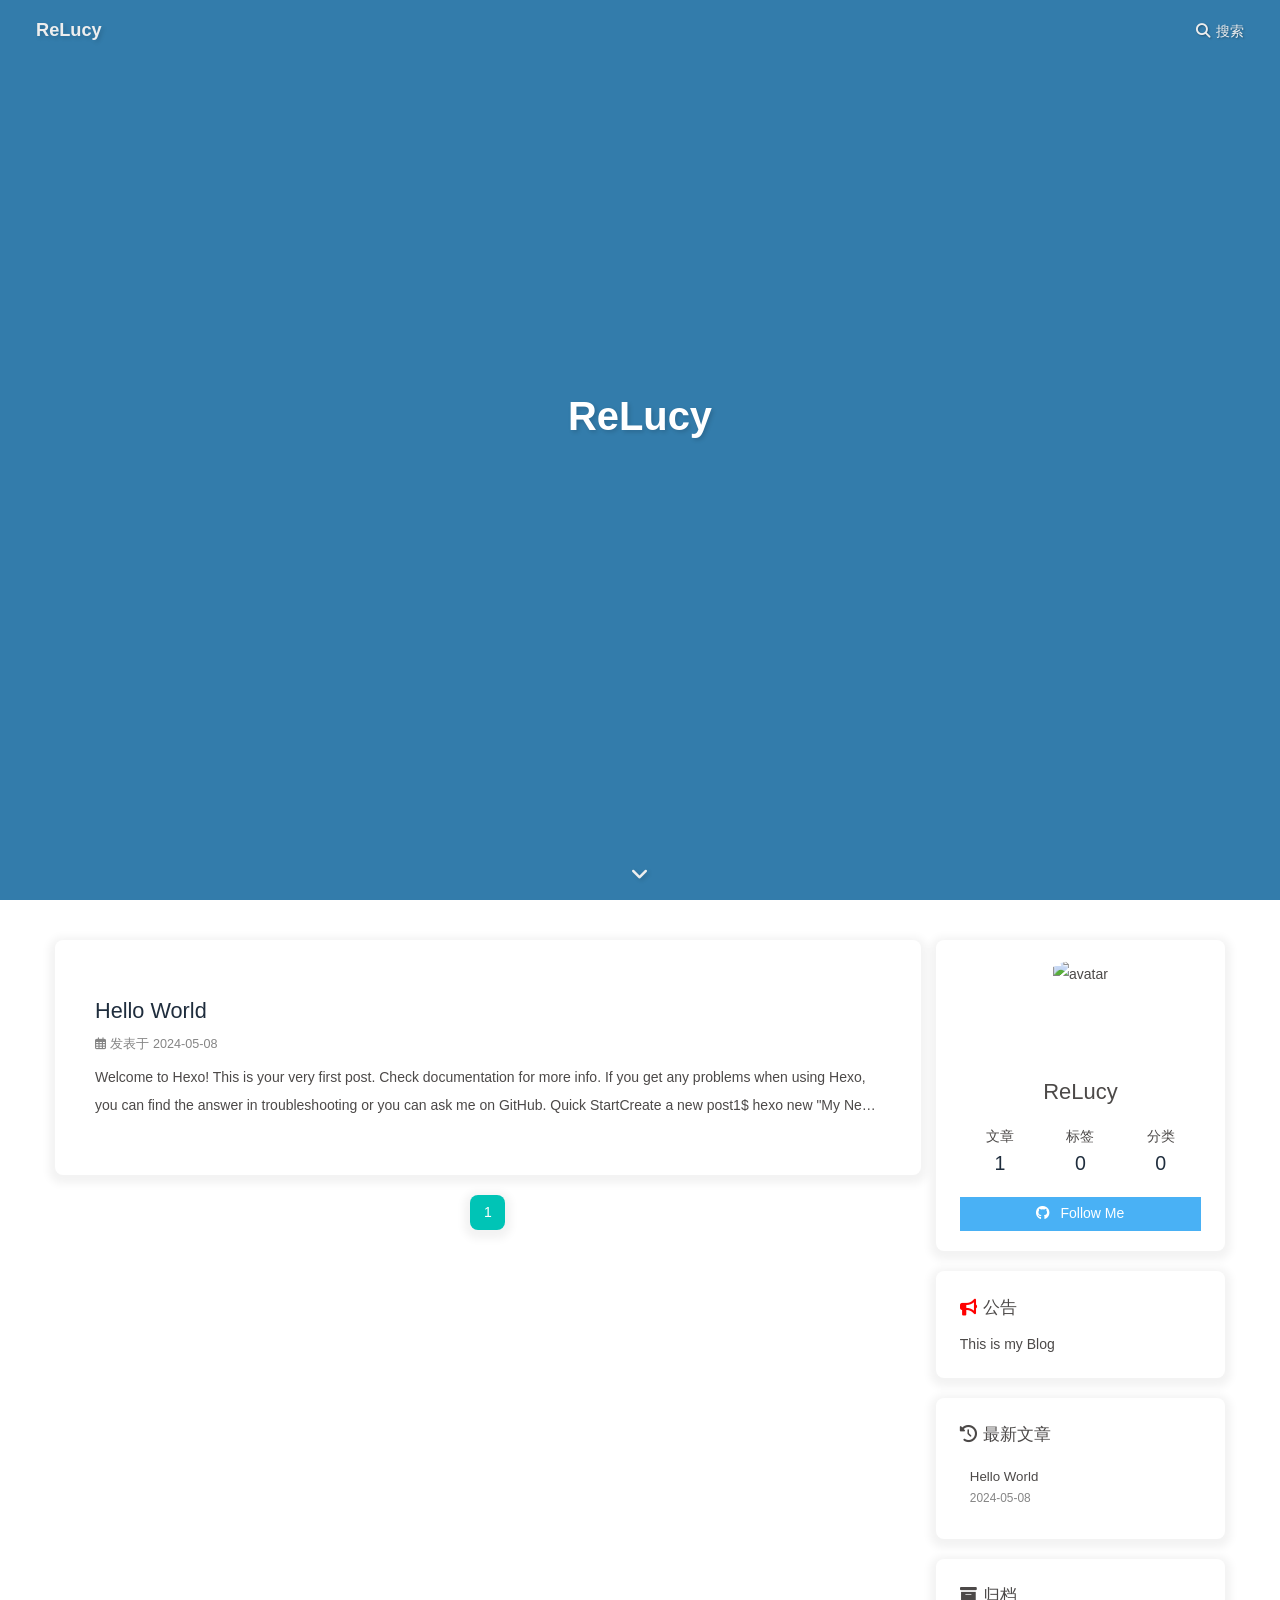
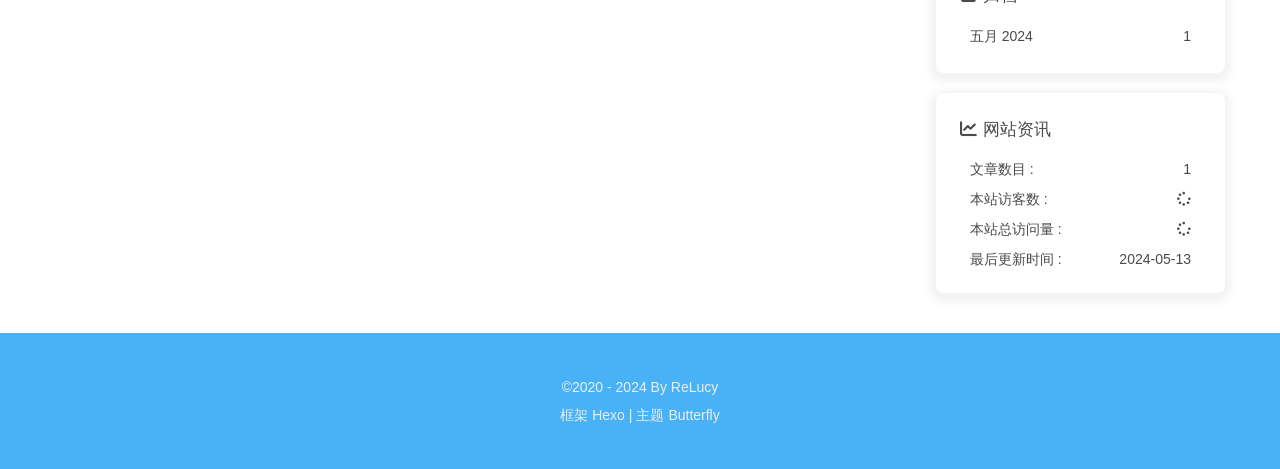
==== index.html @ 01c405db "Site updated: 2024-05-13 17:05:58" ====
<!DOCTYPE html><html lang="zh-CN" data-theme="light"><head><meta charset="UTF-8"><meta http-equiv="X-UA-Compatible" content="IE=edge"><meta name="viewport" content="width=device-width, initial-scale=1.0,viewport-fit=cover"><title>ReLucy</title><meta name="author" content="ReLucy"><meta name="copyright" content="ReLucy"><meta name="format-detection" content="telephone=no"><meta name="theme-color" content="#ffffff"><meta property="og:type" content="website">
<meta property="og:title" content="ReLucy">
<meta property="og:url" content="http://example.com/index.html">
<meta property="og:site_name" content="ReLucy">
<meta property="og:locale" content="zh_CN">
<meta property="og:image" content="https://i.loli.net/2021/02/24/5O1day2nriDzjSu.png">
<meta property="article:author" content="ReLucy">
<meta name="twitter:card" content="summary">
<meta name="twitter:image" content="https://i.loli.net/2021/02/24/5O1day2nriDzjSu.png"><link rel="shortcut icon" href="/img/favicon.png"><link rel="canonical" href="http://example.com/index.html"><link rel="preconnect" href="//cdn.jsdelivr.net"/><link rel="preconnect" href="//busuanzi.ibruce.info"/><link rel="stylesheet" href="/css/index.css?v=4.13.0"><link rel="stylesheet" href="https://cdn.jsdelivr.net/npm/@fortawesome/fontawesome-free@6.5.1/css/all.min.css"><link rel="stylesheet" href="https://cdn.jsdelivr.net/npm/@fancyapps/ui@5.0.33/dist/fancybox/fancybox.min.css" media="print" onload="this.media='all'"><script>const GLOBAL_CONFIG = {
  root: '/',
  algolia: undefined,
  localSearch: {"path":"/search.xml","preload":false,"top_n_per_article":1,"unescape":false,"languages":{"hits_empty":"找不到您查询的内容：${query}","hits_stats":"共找到 ${hits} 篇文章"}},
  translate: undefined,
  noticeOutdate: undefined,
  highlight: {"plugin":"highlight.js","highlightCopy":true,"highlightLang":true,"highlightHeightLimit":false},
  copy: {
    success: '复制成功',
    error: '复制错误',
    noSupport: '浏览器不支持'
  },
  relativeDate: {
    homepage: false,
    post: false
  },
  runtime: '',
  dateSuffix: {
    just: '刚刚',
    min: '分钟前',
    hour: '小时前',
    day: '天前',
    month: '个月前'
  },
  copyright: undefined,
  lightbox: 'fancybox',
  Snackbar: undefined,
  infinitegrid: {
    js: 'https://cdn.jsdelivr.net/npm/@egjs/infinitegrid@4.11.1/dist/infinitegrid.min.js',
    buttonText: '加载更多'
  },
  isPhotoFigcaption: false,
  islazyload: false,
  isAnchor: false,
  percent: {
    toc: true,
    rightside: false,
  },
  autoDarkmode: false
}</script><script id="config-diff">var GLOBAL_CONFIG_SITE = {
  title: 'ReLucy',
  isPost: false,
  isHome: true,
  isHighlightShrink: false,
  isToc: false,
  postUpdate: '2024-05-13 17:05:56'
}</script><script>(win=>{
      win.saveToLocal = {
        set: (key, value, ttl) => {
          if (ttl === 0) return
          const now = Date.now()
          const expiry = now + ttl * 86400000
          const item = {
            value,
            expiry
          }
          localStorage.setItem(key, JSON.stringify(item))
        },
      
        get: key => {
          const itemStr = localStorage.getItem(key)
      
          if (!itemStr) {
            return undefined
          }
          const item = JSON.parse(itemStr)
          const now = Date.now()
      
          if (now > item.expiry) {
            localStorage.removeItem(key)
            return undefined
          }
          return item.value
        }
      }
    
      win.getScript = (url, attr = {}) => new Promise((resolve, reject) => {
        const script = document.createElement('script')
        script.src = url
        script.async = true
        script.onerror = reject
        script.onload = script.onreadystatechange = function() {
          const loadState = this.readyState
          if (loadState && loadState !== 'loaded' && loadState !== 'complete') return
          script.onload = script.onreadystatechange = null
          resolve()
        }

        Object.keys(attr).forEach(key => {
          script.setAttribute(key, attr[key])
        })

        document.head.appendChild(script)
      })
    
      win.getCSS = (url, id = false) => new Promise((resolve, reject) => {
        const link = document.createElement('link')
        link.rel = 'stylesheet'
        link.href = url
        if (id) link.id = id
        link.onerror = reject
        link.onload = link.onreadystatechange = function() {
          const loadState = this.readyState
          if (loadState && loadState !== 'loaded' && loadState !== 'complete') return
          link.onload = link.onreadystatechange = null
          resolve()
        }
        document.head.appendChild(link)
      })
    
      win.activateDarkMode = () => {
        document.documentElement.setAttribute('data-theme', 'dark')
        if (document.querySelector('meta[name="theme-color"]') !== null) {
          document.querySelector('meta[name="theme-color"]').setAttribute('content', '#0d0d0d')
        }
      }
      win.activateLightMode = () => {
        document.documentElement.setAttribute('data-theme', 'light')
        if (document.querySelector('meta[name="theme-color"]') !== null) {
          document.querySelector('meta[name="theme-color"]').setAttribute('content', '#ffffff')
        }
      }
      const t = saveToLocal.get('theme')
    
        if (t === 'dark') activateDarkMode()
        else if (t === 'light') activateLightMode()
      
      const asideStatus = saveToLocal.get('aside-status')
      if (asideStatus !== undefined) {
        if (asideStatus === 'hide') {
          document.documentElement.classList.add('hide-aside')
        } else {
          document.documentElement.classList.remove('hide-aside')
        }
      }
    
      const detectApple = () => {
        if(/iPad|iPhone|iPod|Macintosh/.test(navigator.userAgent)){
          document.documentElement.classList.add('apple')
        }
      }
      detectApple()
    })(window)</script><meta name="generator" content="Hexo 7.2.0"></head><body><div id="sidebar"><div id="menu-mask"></div><div id="sidebar-menus"><div class="avatar-img is-center"><img src="https://i.loli.net/2021/02/24/5O1day2nriDzjSu.png" onerror="onerror=null;src='/img/friend_404.gif'" alt="avatar"/></div><div class="sidebar-site-data site-data is-center"><a href="/archives/"><div class="headline">文章</div><div class="length-num">1</div></a><a href="/tags/"><div class="headline">标签</div><div class="length-num">0</div></a><a href="/categories/"><div class="headline">分类</div><div class="length-num">0</div></a></div><hr class="custom-hr"/></div></div><div class="page" id="body-wrap"><header class="full_page" id="page-header"><nav id="nav"><span id="blog-info"><a href="/" title="ReLucy"><span class="site-name">ReLucy</span></a></span><div id="menus"><div id="search-button"><a class="site-page social-icon search" href="javascript:void(0);"><i class="fas fa-search fa-fw"></i><span> 搜索</span></a></div><div id="toggle-menu"><a class="site-page" href="javascript:void(0);"><i class="fas fa-bars fa-fw"></i></a></div></div></nav><div id="site-info"><h1 id="site-title">ReLucy</h1><div id="site-subtitle"><span id="subtitle"></span></div></div><div id="scroll-down"><i class="fas fa-angle-down scroll-down-effects"></i></div></header><main class="layout" id="content-inner"><div class="recent-posts" id="recent-posts"><div class="recent-post-item"><div class="recent-post-info no-cover"><a class="article-title" href="/2024/05/08/hello-world/" title="Hello World">Hello World</a><div class="article-meta-wrap"><span class="post-meta-date"><i class="far fa-calendar-alt"></i><span class="article-meta-label">发表于</span><time datetime="2024-05-08T15:45:41.637Z" title="发表于 2024-05-08 23:45:41">2024-05-08</time></span></div><div class="content">Welcome to Hexo! This is your very first post. Check documentation for more info. If you get any problems when using Hexo, you can find the answer in troubleshooting or you can ask me on GitHub.
Quick StartCreate a new post1$ hexo new &quot;My New Post&quot;

More info: Writing
Run server1$ hexo server

More info: Server
Generate static files1$ hexo generate

More info: Generating
Deploy to remote sites1$ hexo deploy

More info: Deployment
</div></div></div><nav id="pagination"><div class="pagination"><span class="page-number current">1</span></div></nav></div><div class="aside-content" id="aside-content"><div class="card-widget card-info"><div class="is-center"><div class="avatar-img"><img src="https://i.loli.net/2021/02/24/5O1day2nriDzjSu.png" onerror="this.onerror=null;this.src='/img/friend_404.gif'" alt="avatar"/></div><div class="author-info__name">ReLucy</div><div class="author-info__description"></div></div><div class="card-info-data site-data is-center"><a href="/archives/"><div class="headline">文章</div><div class="length-num">1</div></a><a href="/tags/"><div class="headline">标签</div><div class="length-num">0</div></a><a href="/categories/"><div class="headline">分类</div><div class="length-num">0</div></a></div><a id="card-info-btn" target="_blank" rel="noopener" href="https://github.com/xxxxxx"><i class="fab fa-github"></i><span>Follow Me</span></a></div><div class="card-widget card-announcement"><div class="item-headline"><i class="fas fa-bullhorn fa-shake"></i><span>公告</span></div><div class="announcement_content">This is my Blog</div></div><div class="sticky_layout"><div class="card-widget card-recent-post"><div class="item-headline"><i class="fas fa-history"></i><span>最新文章</span></div><div class="aside-list"><div class="aside-list-item no-cover"><div class="content"><a class="title" href="/2024/05/08/hello-world/" title="Hello World">Hello World</a><time datetime="2024-05-08T15:45:41.637Z" title="发表于 2024-05-08 23:45:41">2024-05-08</time></div></div></div></div><div class="card-widget card-archives"><div class="item-headline"><i class="fas fa-archive"></i><span>归档</span></div><ul class="card-archive-list"><li class="card-archive-list-item"><a class="card-archive-list-link" href="/archives/2024/05/"><span class="card-archive-list-date">五月 2024</span><span class="card-archive-list-count">1</span></a></li></ul></div><div class="card-widget card-webinfo"><div class="item-headline"><i class="fas fa-chart-line"></i><span>网站资讯</span></div><div class="webinfo"><div class="webinfo-item"><div class="item-name">文章数目 :</div><div class="item-count">1</div></div><div class="webinfo-item"><div class="item-name">本站访客数 :</div><div class="item-count" id="busuanzi_value_site_uv"><i class="fa-solid fa-spinner fa-spin"></i></div></div><div class="webinfo-item"><div class="item-name">本站总访问量 :</div><div class="item-count" id="busuanzi_value_site_pv"><i class="fa-solid fa-spinner fa-spin"></i></div></div><div class="webinfo-item"><div class="item-name">最后更新时间 :</div><div class="item-count" id="last-push-date" data-lastPushDate="2024-05-13T09:05:56.094Z"><i class="fa-solid fa-spinner fa-spin"></i></div></div></div></div></div></div></main><footer id="footer"><div id="footer-wrap"><div class="copyright">&copy;2020 - 2024 By ReLucy</div><div class="framework-info"><span>框架 </span><a target="_blank" rel="noopener" href="https://hexo.io">Hexo</a><span class="footer-separator">|</span><span>主题 </span><a target="_blank" rel="noopener" href="https://github.com/jerryc127/hexo-theme-butterfly">Butterfly</a></div></div></footer></div><div id="rightside"><div id="rightside-config-hide"><button id="darkmode" type="button" title="浅色和深色模式转换"><i class="fas fa-adjust"></i></button><button id="hide-aside-btn" type="button" title="单栏和双栏切换"><i class="fas fa-arrows-alt-h"></i></button></div><div id="rightside-config-show"><button id="rightside-config" type="button" title="设置"><i class="fas fa-cog fa-spin"></i></button><button id="go-up" type="button" title="回到顶部"><span class="scroll-percent"></span><i class="fas fa-arrow-up"></i></button></div></div><div><script src="/js/utils.js?v=4.13.0"></script><script src="/js/main.js?v=4.13.0"></script><script src="https://cdn.jsdelivr.net/npm/@fancyapps/ui@5.0.33/dist/fancybox/fancybox.umd.min.js"></script><div class="js-pjax"><script>window.typedJSFn = {
  init: (str) => {
    window.typed = new Typed('#subtitle', Object.assign({
      strings: str,
      startDelay: 300,
      typeSpeed: 150,
      loop: true,
      backSpeed: 50,
    }, null))
  },
  run: (subtitleType) => {
    if (true) {
      if (typeof Typed === 'function') {
        subtitleType()
      } else {
        getScript('https://cdn.jsdelivr.net/npm/typed.js@2.1.0/dist/typed.umd.min.js').then(subtitleType)
      }
    } else {
      subtitleType()
    }
  }
}
</script><script>function subtitleType () {
  getScript('https://sdk.jinrishici.com/v2/browser/jinrishici.js').then(() => {
    jinrishici.load(result =>{
      if (true) {
        const sub = ["天有烘炉,地生五金,晖冶寒淬照云清","星藏点雪,月隐晦明,拙山枯水大江行","风起弹剑,雨过濯缨,权倾浊酒澄吾心","云晞万象,烟荡孤径,挹罢河汉共伶仃","霞红晚穗,露染尘襟,千秋种我一粟青"]
        const content = result.data.content
        sub.unshift(content)
        typedJSFn.init(sub)
      } else {
        document.getElementById('subtitle').textContent = result.data.content
      }
    })
  })
}
typedJSFn.run(subtitleType)
</script></div><canvas class="fireworks" mobile="false"></canvas><script src="https://cdn.jsdelivr.net/npm/butterfly-extsrc@1.1.3/dist/fireworks.min.js"></script><script async data-pjax src="//busuanzi.ibruce.info/busuanzi/2.3/busuanzi.pure.mini.js"></script><div id="local-search"><div class="search-dialog"><nav class="search-nav"><span class="search-dialog-title">搜索</span><span id="loading-status"></span><button class="search-close-button"><i class="fas fa-times"></i></button></nav><div class="is-center" id="loading-database"><i class="fas fa-spinner fa-pulse"></i><span>  数据库加载中</span></div><div class="search-wrap"><div id="local-search-input"><div class="local-search-box"><input class="local-search-box--input" placeholder="搜索文章" type="text"/></div></div><hr/><div id="local-search-results"></div><div id="local-search-stats-wrap"></div></div></div><div id="search-mask"></div><script src="/js/search/local-search.js?v=4.13.0"></script></div></div></body></html>
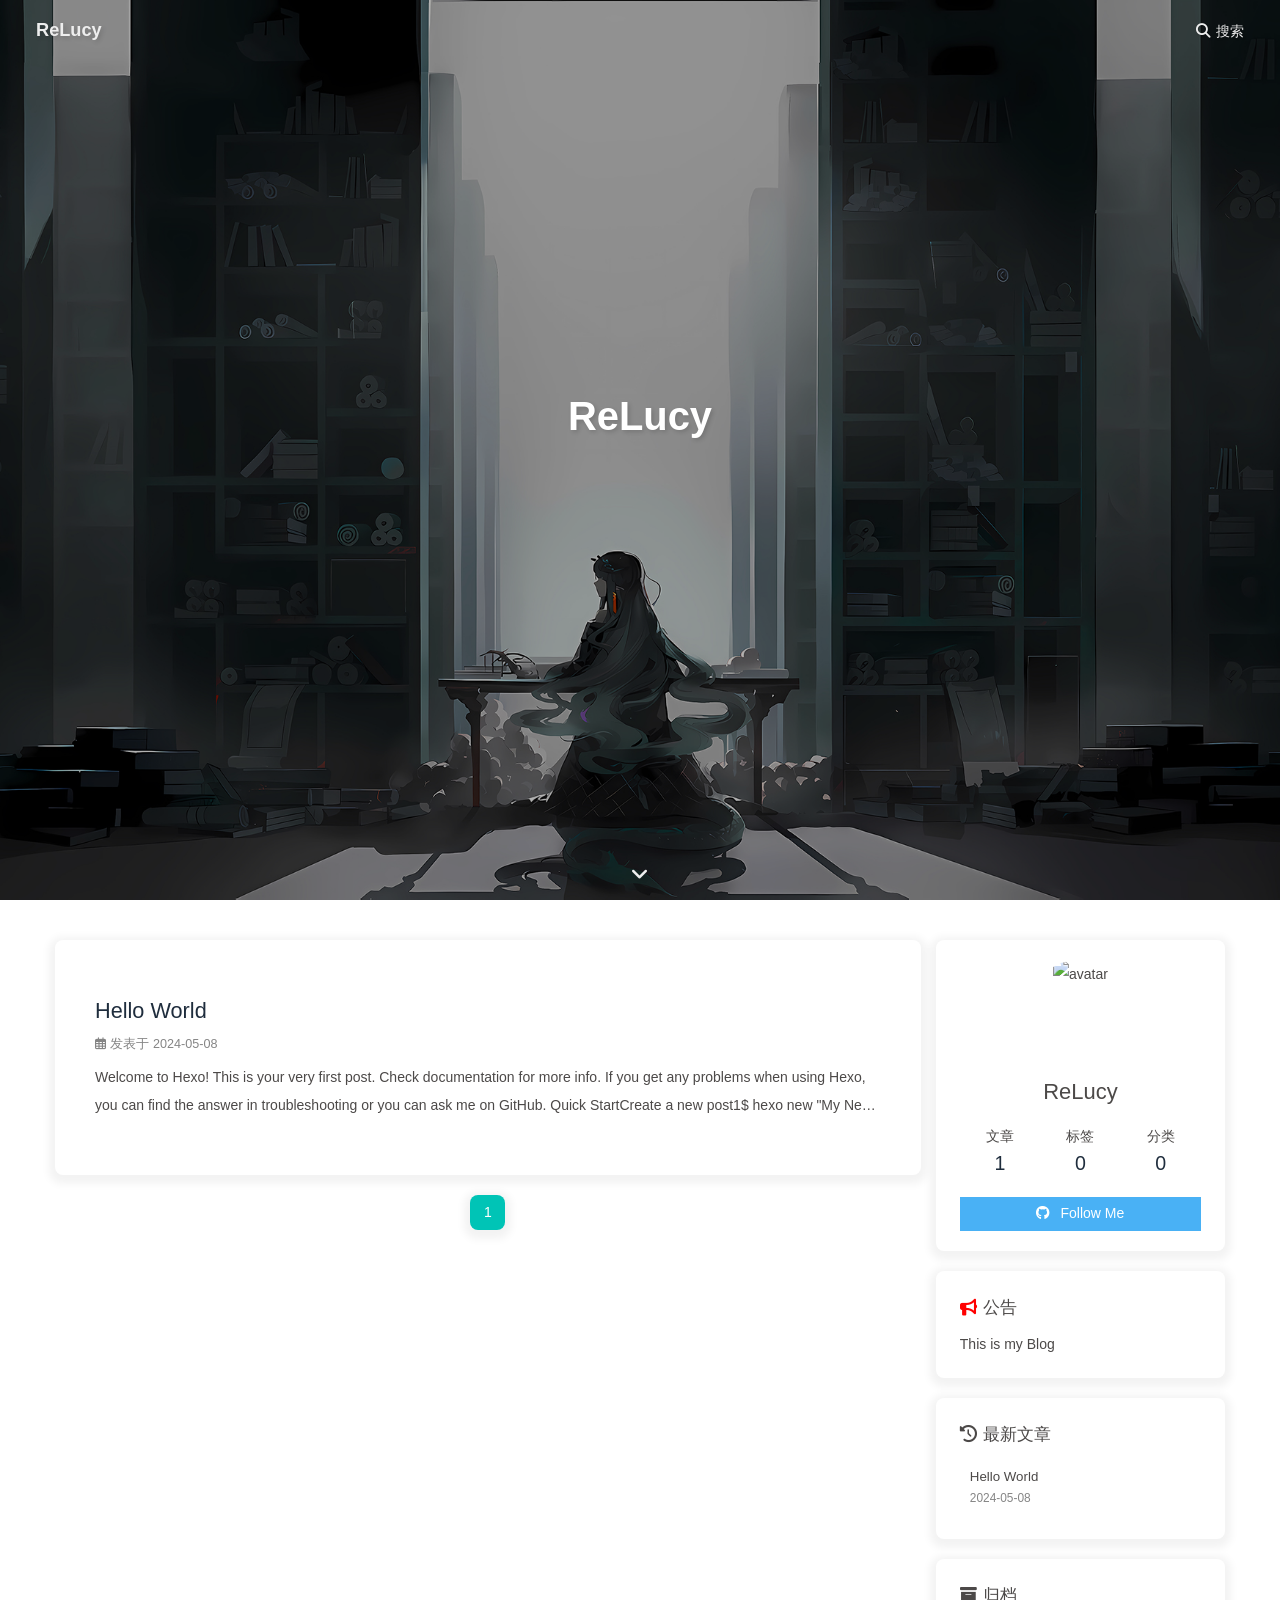
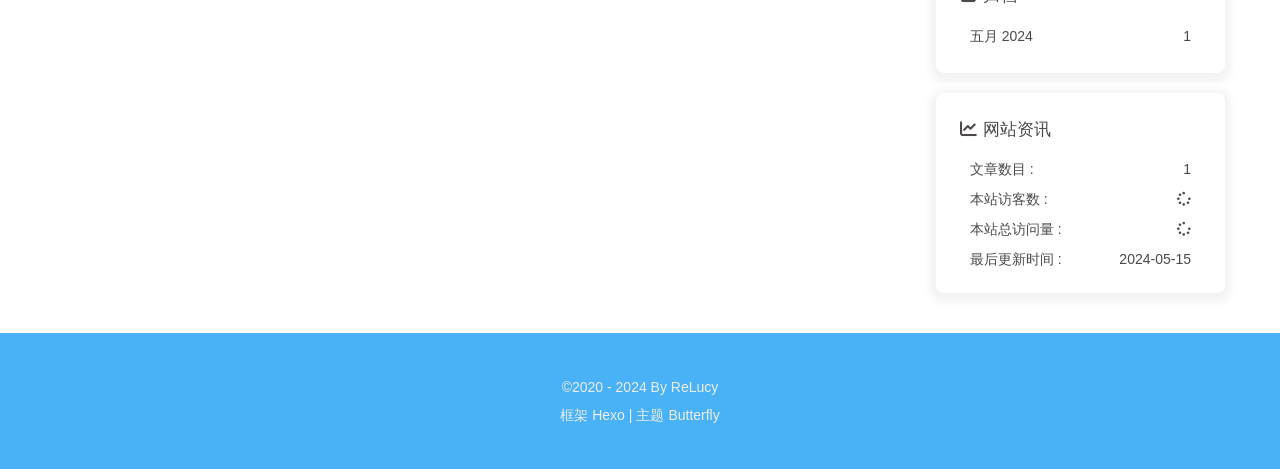
==== commit b8565793: "Site updated: 2024-05-15 16:18:44" ====
--- a/index.html
+++ b/index.html
@@ -51,7 +51,7 @@
   isHome: true,
   isHighlightShrink: false,
   isToc: false,
-  postUpdate: '2024-05-13 17:05:56'
+  postUpdate: '2024-05-15 16:18:43'
 }</script><script>(win=>{
       win.saveToLocal = {
         set: (key, value, ttl) => {
@@ -148,7 +148,7 @@
         }
       }
       detectApple()
-    })(window)</script><meta name="generator" content="Hexo 7.2.0"></head><body><div id="sidebar"><div id="menu-mask"></div><div id="sidebar-menus"><div class="avatar-img is-center"><img src="https://i.loli.net/2021/02/24/5O1day2nriDzjSu.png" onerror="onerror=null;src='/img/friend_404.gif'" alt="avatar"/></div><div class="sidebar-site-data site-data is-center"><a href="/archives/"><div class="headline">文章</div><div class="length-num">1</div></a><a href="/tags/"><div class="headline">标签</div><div class="length-num">0</div></a><a href="/categories/"><div class="headline">分类</div><div class="length-num">0</div></a></div><hr class="custom-hr"/></div></div><div class="page" id="body-wrap"><header class="full_page" id="page-header"><nav id="nav"><span id="blog-info"><a href="/" title="ReLucy"><span class="site-name">ReLucy</span></a></span><div id="menus"><div id="search-button"><a class="site-page social-icon search" href="javascript:void(0);"><i class="fas fa-search fa-fw"></i><span> 搜索</span></a></div><div id="toggle-menu"><a class="site-page" href="javascript:void(0);"><i class="fas fa-bars fa-fw"></i></a></div></div></nav><div id="site-info"><h1 id="site-title">ReLucy</h1><div id="site-subtitle"><span id="subtitle"></span></div></div><div id="scroll-down"><i class="fas fa-angle-down scroll-down-effects"></i></div></header><main class="layout" id="content-inner"><div class="recent-posts" id="recent-posts"><div class="recent-post-item"><div class="recent-post-info no-cover"><a class="article-title" href="/2024/05/08/hello-world/" title="Hello World">Hello World</a><div class="article-meta-wrap"><span class="post-meta-date"><i class="far fa-calendar-alt"></i><span class="article-meta-label">发表于</span><time datetime="2024-05-08T15:45:41.637Z" title="发表于 2024-05-08 23:45:41">2024-05-08</time></span></div><div class="content">Welcome to Hexo! This is your very first post. Check documentation for more info. If you get any problems when using Hexo, you can find the answer in troubleshooting or you can ask me on GitHub.
+    })(window)</script><meta name="generator" content="Hexo 7.2.0"></head><body><div id="sidebar"><div id="menu-mask"></div><div id="sidebar-menus"><div class="avatar-img is-center"><img src="https://i.loli.net/2021/02/24/5O1day2nriDzjSu.png" onerror="onerror=null;src='/img/friend_404.gif'" alt="avatar"/></div><div class="sidebar-site-data site-data is-center"><a href="/archives/"><div class="headline">文章</div><div class="length-num">1</div></a><a href="/tags/"><div class="headline">标签</div><div class="length-num">0</div></a><a href="/categories/"><div class="headline">分类</div><div class="length-num">0</div></a></div><hr class="custom-hr"/></div></div><div class="page" id="body-wrap"><header class="full_page" id="page-header" style="background-image: url('/img/head2.jpg')"><nav id="nav"><span id="blog-info"><a href="/" title="ReLucy"><span class="site-name">ReLucy</span></a></span><div id="menus"><div id="search-button"><a class="site-page social-icon search" href="javascript:void(0);"><i class="fas fa-search fa-fw"></i><span> 搜索</span></a></div><div id="toggle-menu"><a class="site-page" href="javascript:void(0);"><i class="fas fa-bars fa-fw"></i></a></div></div></nav><div id="site-info"><h1 id="site-title">ReLucy</h1></div><div id="scroll-down"><i class="fas fa-angle-down scroll-down-effects"></i></div></header><main class="layout" id="content-inner"><div class="recent-posts" id="recent-posts"><div class="recent-post-item"><div class="recent-post-info no-cover"><a class="article-title" href="/2024/05/08/hello-world/" title="Hello World">Hello World</a><div class="article-meta-wrap"><span class="post-meta-date"><i class="far fa-calendar-alt"></i><span class="article-meta-label">发表于</span><time datetime="2024-05-08T15:45:41.637Z" title="发表于 2024-05-08 23:45:41">2024-05-08</time></span></div><div class="content">Welcome to Hexo! This is your very first post. Check documentation for more info. If you get any problems when using Hexo, you can find the answer in troubleshooting or you can ask me on GitHub.
 Quick StartCreate a new post1$ hexo new &quot;My New Post&quot;
 
 More info: Writing
@@ -161,41 +161,4 @@
 Deploy to remote sites1$ hexo deploy
 
 More info: Deployment
-</div></div></div><nav id="pagination"><div class="pagination"><span class="page-number current">1</span></div></nav></div><div class="aside-content" id="aside-content"><div class="card-widget card-info"><div class="is-center"><div class="avatar-img"><img src="https://i.loli.net/2021/02/24/5O1day2nriDzjSu.png" onerror="this.onerror=null;this.src='/img/friend_404.gif'" alt="avatar"/></div><div class="author-info__name">ReLucy</div><div class="author-info__description"></div></div><div class="card-info-data site-data is-center"><a href="/archives/"><div class="headline">文章</div><div class="length-num">1</div></a><a href="/tags/"><div class="headline">标签</div><div class="length-num">0</div></a><a href="/categories/"><div class="headline">分类</div><div class="length-num">0</div></a></div><a id="card-info-btn" target="_blank" rel="noopener" href="https://github.com/xxxxxx"><i class="fab fa-github"></i><span>Follow Me</span></a></div><div class="card-widget card-announcement"><div class="item-headline"><i class="fas fa-bullhorn fa-shake"></i><span>公告</span></div><div class="announcement_content">This is my Blog</div></div><div class="sticky_layout"><div class="card-widget card-recent-post"><div class="item-headline"><i class="fas fa-history"></i><span>最新文章</span></div><div class="aside-list"><div class="aside-list-item no-cover"><div class="content"><a class="title" href="/2024/05/08/hello-world/" title="Hello World">Hello World</a><time datetime="2024-05-08T15:45:41.637Z" title="发表于 2024-05-08 23:45:41">2024-05-08</time></div></div></div></div><div class="card-widget card-archives"><div class="item-headline"><i class="fas fa-archive"></i><span>归档</span></div><ul class="card-archive-list"><li class="card-archive-list-item"><a class="card-archive-list-link" href="/archives/2024/05/"><span class="card-archive-list-date">五月 2024</span><span class="card-archive-list-count">1</span></a></li></ul></div><div class="card-widget card-webinfo"><div class="item-headline"><i class="fas fa-chart-line"></i><span>网站资讯</span></div><div class="webinfo"><div class="webinfo-item"><div class="item-name">文章数目 :</div><div class="item-count">1</div></div><div class="webinfo-item"><div class="item-name">本站访客数 :</div><div class="item-count" id="busuanzi_value_site_uv"><i class="fa-solid fa-spinner fa-spin"></i></div></div><div class="webinfo-item"><div class="item-name">本站总访问量 :</div><div class="item-count" id="busuanzi_value_site_pv"><i class="fa-solid fa-spinner fa-spin"></i></div></div><div class="webinfo-item"><div class="item-name">最后更新时间 :</div><div class="item-count" id="last-push-date" data-lastPushDate="2024-05-13T09:05:56.094Z"><i class="fa-solid fa-spinner fa-spin"></i></div></div></div></div></div></div></main><footer id="footer"><div id="footer-wrap"><div class="copyright">&copy;2020 - 2024 By ReLucy</div><div class="framework-info"><span>框架 </span><a target="_blank" rel="noopener" href="https://hexo.io">Hexo</a><span class="footer-separator">|</span><span>主题 </span><a target="_blank" rel="noopener" href="https://github.com/jerryc127/hexo-theme-butterfly">Butterfly</a></div></div></footer></div><div id="rightside"><div id="rightside-config-hide"><button id="darkmode" type="button" title="浅色和深色模式转换"><i class="fas fa-adjust"></i></button><button id="hide-aside-btn" type="button" title="单栏和双栏切换"><i class="fas fa-arrows-alt-h"></i></button></div><div id="rightside-config-show"><button id="rightside-config" type="button" title="设置"><i class="fas fa-cog fa-spin"></i></button><button id="go-up" type="button" title="回到顶部"><span class="scroll-percent"></span><i class="fas fa-arrow-up"></i></button></div></div><div><script src="/js/utils.js?v=4.13.0"></script><script src="/js/main.js?v=4.13.0"></script><script src="https://cdn.jsdelivr.net/npm/@fancyapps/ui@5.0.33/dist/fancybox/fancybox.umd.min.js"></script><div class="js-pjax"><script>window.typedJSFn = {
-  init: (str) => {
-    window.typed = new Typed('#subtitle', Object.assign({
-      strings: str,
-      startDelay: 300,
-      typeSpeed: 150,
-      loop: true,
-      backSpeed: 50,
-    }, null))
-  },
-  run: (subtitleType) => {
-    if (true) {
-      if (typeof Typed === 'function') {
-        subtitleType()
-      } else {
-        getScript('https://cdn.jsdelivr.net/npm/typed.js@2.1.0/dist/typed.umd.min.js').then(subtitleType)
-      }
-    } else {
-      subtitleType()
-    }
-  }
-}
-</script><script>function subtitleType () {
-  getScript('https://sdk.jinrishici.com/v2/browser/jinrishici.js').then(() => {
-    jinrishici.load(result =>{
-      if (true) {
-        const sub = ["天有烘炉,地生五金,晖冶寒淬照云清","星藏点雪,月隐晦明,拙山枯水大江行","风起弹剑,雨过濯缨,权倾浊酒澄吾心","云晞万象,烟荡孤径,挹罢河汉共伶仃","霞红晚穗,露染尘襟,千秋种我一粟青"]
-        const content = result.data.content
-        sub.unshift(content)
-        typedJSFn.init(sub)
-      } else {
-        document.getElementById('subtitle').textContent = result.data.content
-      }
-    })
-  })
-}
-typedJSFn.run(subtitleType)
-</script></div><canvas class="fireworks" mobile="false"></canvas><script src="https://cdn.jsdelivr.net/npm/butterfly-extsrc@1.1.3/dist/fireworks.min.js"></script><script async data-pjax src="//busuanzi.ibruce.info/busuanzi/2.3/busuanzi.pure.mini.js"></script><div id="local-search"><div class="search-dialog"><nav class="search-nav"><span class="search-dialog-title">搜索</span><span id="loading-status"></span><button class="search-close-button"><i class="fas fa-times"></i></button></nav><div class="is-center" id="loading-database"><i class="fas fa-spinner fa-pulse"></i><span>  数据库加载中</span></div><div class="search-wrap"><div id="local-search-input"><div class="local-search-box"><input class="local-search-box--input" placeholder="搜索文章" type="text"/></div></div><hr/><div id="local-search-results"></div><div id="local-search-stats-wrap"></div></div></div><div id="search-mask"></div><script src="/js/search/local-search.js?v=4.13.0"></script></div></div></body></html>+</div></div></div><nav id="pagination"><div class="pagination"><span class="page-number current">1</span></div></nav></div><div class="aside-content" id="aside-content"><div class="card-widget card-info"><div class="is-center"><div class="avatar-img"><img src="https://i.loli.net/2021/02/24/5O1day2nriDzjSu.png" onerror="this.onerror=null;this.src='/img/friend_404.gif'" alt="avatar"/></div><div class="author-info__name">ReLucy</div><div class="author-info__description"></div></div><div class="card-info-data site-data is-center"><a href="/archives/"><div class="headline">文章</div><div class="length-num">1</div></a><a href="/tags/"><div class="headline">标签</div><div class="length-num">0</div></a><a href="/categories/"><div class="headline">分类</div><div class="length-num">0</div></a></div><a id="card-info-btn" target="_blank" rel="noopener" href="https://github.com/xxxxxx"><i class="fab fa-github"></i><span>Follow Me</span></a></div><div class="card-widget card-announcement"><div class="item-headline"><i class="fas fa-bullhorn fa-shake"></i><span>公告</span></div><div class="announcement_content">This is my Blog</div></div><div class="sticky_layout"><div class="card-widget card-recent-post"><div class="item-headline"><i class="fas fa-history"></i><span>最新文章</span></div><div class="aside-list"><div class="aside-list-item no-cover"><div class="content"><a class="title" href="/2024/05/08/hello-world/" title="Hello World">Hello World</a><time datetime="2024-05-08T15:45:41.637Z" title="发表于 2024-05-08 23:45:41">2024-05-08</time></div></div></div></div><div class="card-widget card-archives"><div class="item-headline"><i class="fas fa-archive"></i><span>归档</span></div><ul class="card-archive-list"><li class="card-archive-list-item"><a class="card-archive-list-link" href="/archives/2024/05/"><span class="card-archive-list-date">五月 2024</span><span class="card-archive-list-count">1</span></a></li></ul></div><div class="card-widget card-webinfo"><div class="item-headline"><i class="fas fa-chart-line"></i><span>网站资讯</span></div><div class="webinfo"><div class="webinfo-item"><div class="item-name">文章数目 :</div><div class="item-count">1</div></div><div class="webinfo-item"><div class="item-name">本站访客数 :</div><div class="item-count" id="busuanzi_value_site_uv"><i class="fa-solid fa-spinner fa-spin"></i></div></div><div class="webinfo-item"><div class="item-name">本站总访问量 :</div><div class="item-count" id="busuanzi_value_site_pv"><i class="fa-solid fa-spinner fa-spin"></i></div></div><div class="webinfo-item"><div class="item-name">最后更新时间 :</div><div class="item-count" id="last-push-date" data-lastPushDate="2024-05-15T08:18:43.720Z"><i class="fa-solid fa-spinner fa-spin"></i></div></div></div></div></div></div></main><footer id="footer"><div id="footer-wrap"><div class="copyright">&copy;2020 - 2024 By ReLucy</div><div class="framework-info"><span>框架 </span><a target="_blank" rel="noopener" href="https://hexo.io">Hexo</a><span class="footer-separator">|</span><span>主题 </span><a target="_blank" rel="noopener" href="https://github.com/jerryc127/hexo-theme-butterfly">Butterfly</a></div></div></footer></div><div id="rightside"><div id="rightside-config-hide"><button id="darkmode" type="button" title="浅色和深色模式转换"><i class="fas fa-adjust"></i></button><button id="hide-aside-btn" type="button" title="单栏和双栏切换"><i class="fas fa-arrows-alt-h"></i></button></div><div id="rightside-config-show"><button id="rightside-config" type="button" title="设置"><i class="fas fa-cog fa-spin"></i></button><button id="go-up" type="button" title="回到顶部"><span class="scroll-percent"></span><i class="fas fa-arrow-up"></i></button></div></div><div><script src="/js/utils.js?v=4.13.0"></script><script src="/js/main.js?v=4.13.0"></script><script src="https://cdn.jsdelivr.net/npm/@fancyapps/ui@5.0.33/dist/fancybox/fancybox.umd.min.js"></script><div class="js-pjax"></div><script async data-pjax src="//busuanzi.ibruce.info/busuanzi/2.3/busuanzi.pure.mini.js"></script><div id="local-search"><div class="search-dialog"><nav class="search-nav"><span class="search-dialog-title">搜索</span><span id="loading-status"></span><button class="search-close-button"><i class="fas fa-times"></i></button></nav><div class="is-center" id="loading-database"><i class="fas fa-spinner fa-pulse"></i><span>  数据库加载中</span></div><div class="search-wrap"><div id="local-search-input"><div class="local-search-box"><input class="local-search-box--input" placeholder="搜索文章" type="text"/></div></div><hr/><div id="local-search-results"></div><div id="local-search-stats-wrap"></div></div></div><div id="search-mask"></div><script src="/js/search/local-search.js?v=4.13.0"></script></div></div></body></html>
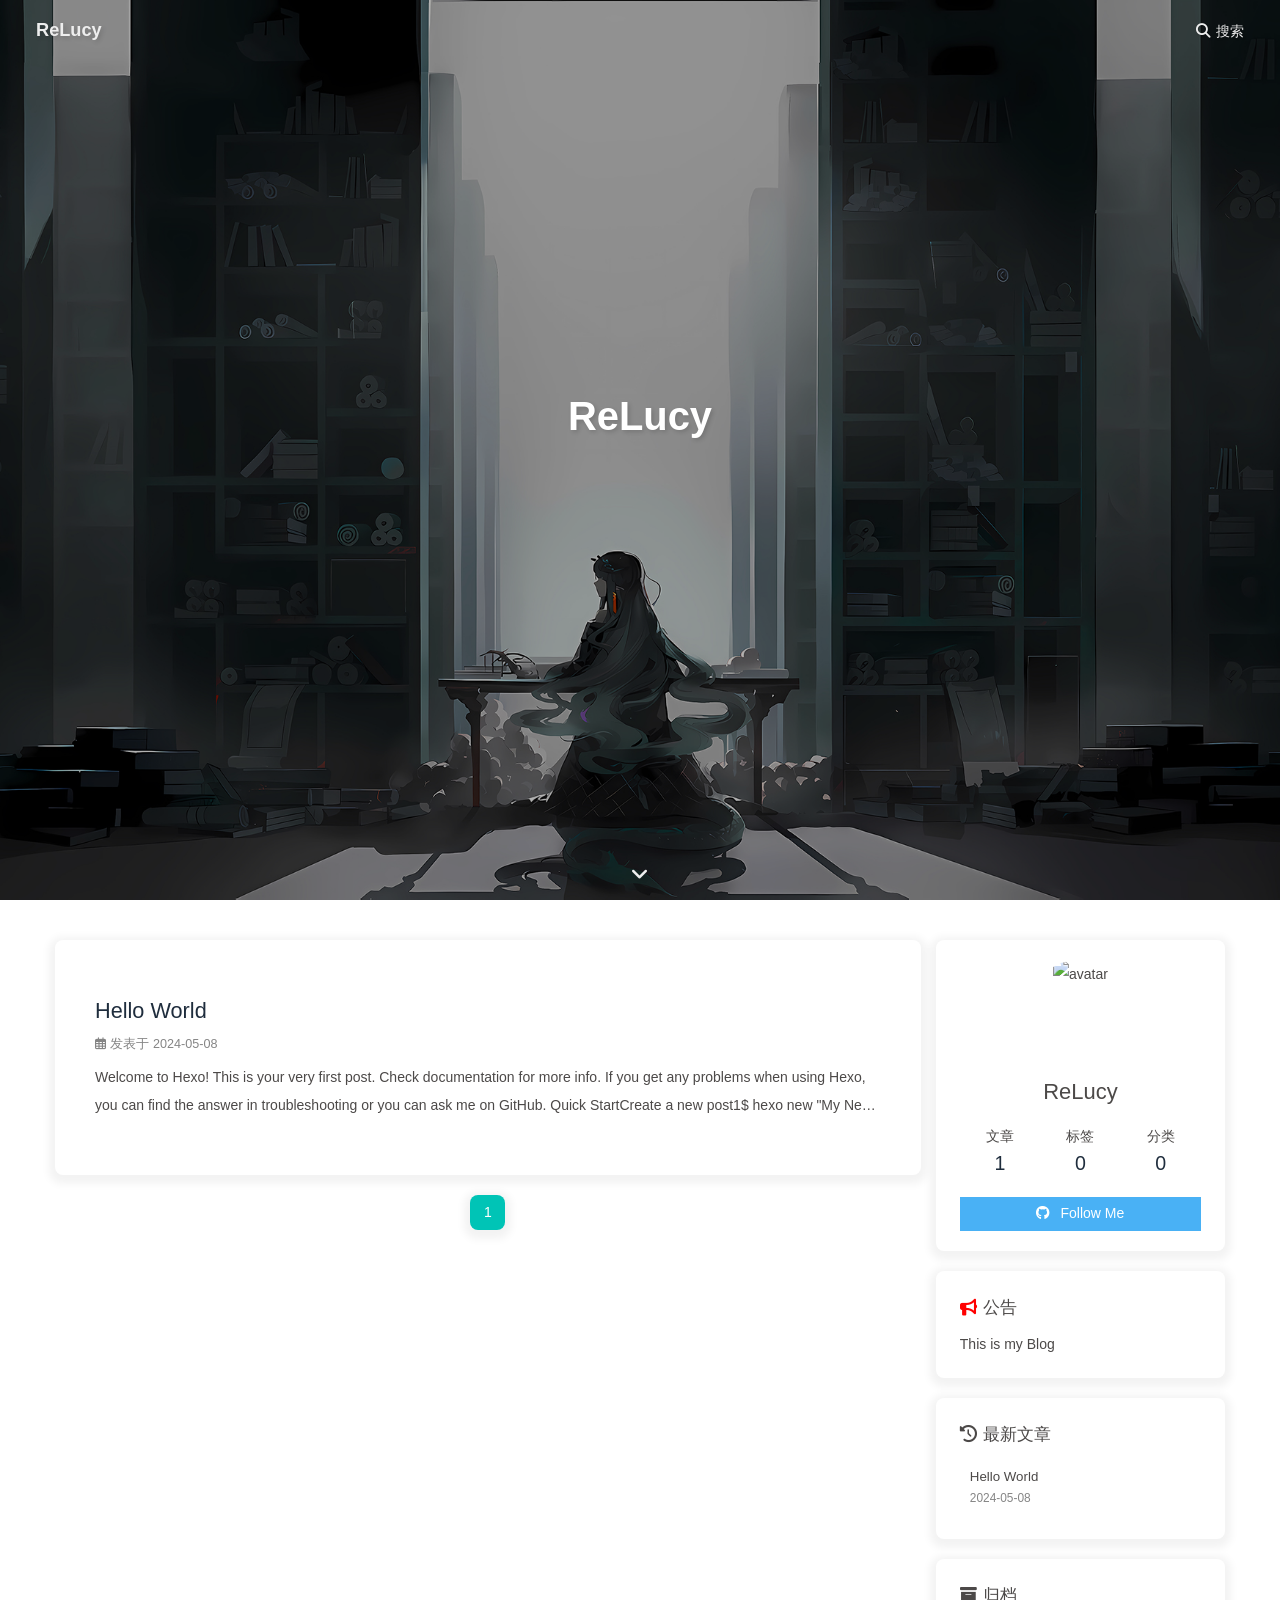
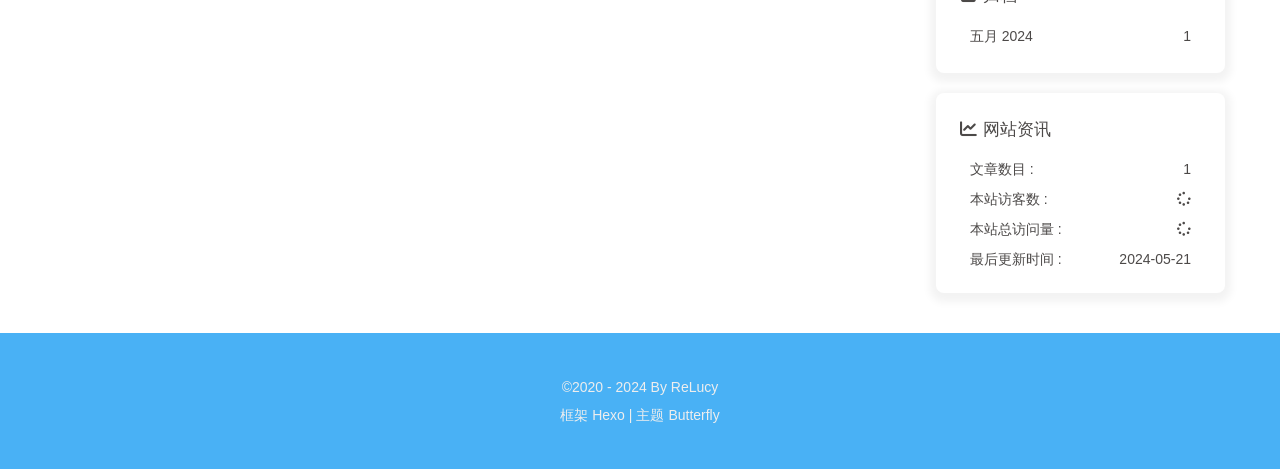
==== commit 509c94ab: "Site updated: 2024-05-21 16:25:52" ====
--- a/index.html
+++ b/index.html
@@ -51,7 +51,7 @@
   isHome: true,
   isHighlightShrink: false,
   isToc: false,
-  postUpdate: '2024-05-15 16:18:43'
+  postUpdate: '2024-05-21 16:25:47'
 }</script><script>(win=>{
       win.saveToLocal = {
         set: (key, value, ttl) => {
@@ -161,4 +161,4 @@
 Deploy to remote sites1$ hexo deploy
 
 More info: Deployment
-</div></div></div><nav id="pagination"><div class="pagination"><span class="page-number current">1</span></div></nav></div><div class="aside-content" id="aside-content"><div class="card-widget card-info"><div class="is-center"><div class="avatar-img"><img src="https://i.loli.net/2021/02/24/5O1day2nriDzjSu.png" onerror="this.onerror=null;this.src='/img/friend_404.gif'" alt="avatar"/></div><div class="author-info__name">ReLucy</div><div class="author-info__description"></div></div><div class="card-info-data site-data is-center"><a href="/archives/"><div class="headline">文章</div><div class="length-num">1</div></a><a href="/tags/"><div class="headline">标签</div><div class="length-num">0</div></a><a href="/categories/"><div class="headline">分类</div><div class="length-num">0</div></a></div><a id="card-info-btn" target="_blank" rel="noopener" href="https://github.com/xxxxxx"><i class="fab fa-github"></i><span>Follow Me</span></a></div><div class="card-widget card-announcement"><div class="item-headline"><i class="fas fa-bullhorn fa-shake"></i><span>公告</span></div><div class="announcement_content">This is my Blog</div></div><div class="sticky_layout"><div class="card-widget card-recent-post"><div class="item-headline"><i class="fas fa-history"></i><span>最新文章</span></div><div class="aside-list"><div class="aside-list-item no-cover"><div class="content"><a class="title" href="/2024/05/08/hello-world/" title="Hello World">Hello World</a><time datetime="2024-05-08T15:45:41.637Z" title="发表于 2024-05-08 23:45:41">2024-05-08</time></div></div></div></div><div class="card-widget card-archives"><div class="item-headline"><i class="fas fa-archive"></i><span>归档</span></div><ul class="card-archive-list"><li class="card-archive-list-item"><a class="card-archive-list-link" href="/archives/2024/05/"><span class="card-archive-list-date">五月 2024</span><span class="card-archive-list-count">1</span></a></li></ul></div><div class="card-widget card-webinfo"><div class="item-headline"><i class="fas fa-chart-line"></i><span>网站资讯</span></div><div class="webinfo"><div class="webinfo-item"><div class="item-name">文章数目 :</div><div class="item-count">1</div></div><div class="webinfo-item"><div class="item-name">本站访客数 :</div><div class="item-count" id="busuanzi_value_site_uv"><i class="fa-solid fa-spinner fa-spin"></i></div></div><div class="webinfo-item"><div class="item-name">本站总访问量 :</div><div class="item-count" id="busuanzi_value_site_pv"><i class="fa-solid fa-spinner fa-spin"></i></div></div><div class="webinfo-item"><div class="item-name">最后更新时间 :</div><div class="item-count" id="last-push-date" data-lastPushDate="2024-05-15T08:18:43.720Z"><i class="fa-solid fa-spinner fa-spin"></i></div></div></div></div></div></div></main><footer id="footer"><div id="footer-wrap"><div class="copyright">&copy;2020 - 2024 By ReLucy</div><div class="framework-info"><span>框架 </span><a target="_blank" rel="noopener" href="https://hexo.io">Hexo</a><span class="footer-separator">|</span><span>主题 </span><a target="_blank" rel="noopener" href="https://github.com/jerryc127/hexo-theme-butterfly">Butterfly</a></div></div></footer></div><div id="rightside"><div id="rightside-config-hide"><button id="darkmode" type="button" title="浅色和深色模式转换"><i class="fas fa-adjust"></i></button><button id="hide-aside-btn" type="button" title="单栏和双栏切换"><i class="fas fa-arrows-alt-h"></i></button></div><div id="rightside-config-show"><button id="rightside-config" type="button" title="设置"><i class="fas fa-cog fa-spin"></i></button><button id="go-up" type="button" title="回到顶部"><span class="scroll-percent"></span><i class="fas fa-arrow-up"></i></button></div></div><div><script src="/js/utils.js?v=4.13.0"></script><script src="/js/main.js?v=4.13.0"></script><script src="https://cdn.jsdelivr.net/npm/@fancyapps/ui@5.0.33/dist/fancybox/fancybox.umd.min.js"></script><div class="js-pjax"></div><script async data-pjax src="//busuanzi.ibruce.info/busuanzi/2.3/busuanzi.pure.mini.js"></script><div id="local-search"><div class="search-dialog"><nav class="search-nav"><span class="search-dialog-title">搜索</span><span id="loading-status"></span><button class="search-close-button"><i class="fas fa-times"></i></button></nav><div class="is-center" id="loading-database"><i class="fas fa-spinner fa-pulse"></i><span>  数据库加载中</span></div><div class="search-wrap"><div id="local-search-input"><div class="local-search-box"><input class="local-search-box--input" placeholder="搜索文章" type="text"/></div></div><hr/><div id="local-search-results"></div><div id="local-search-stats-wrap"></div></div></div><div id="search-mask"></div><script src="/js/search/local-search.js?v=4.13.0"></script></div></div></body></html>+</div></div></div><nav id="pagination"><div class="pagination"><span class="page-number current">1</span></div></nav></div><div class="aside-content" id="aside-content"><div class="card-widget card-info"><div class="is-center"><div class="avatar-img"><img src="https://i.loli.net/2021/02/24/5O1day2nriDzjSu.png" onerror="this.onerror=null;this.src='/img/friend_404.gif'" alt="avatar"/></div><div class="author-info__name">ReLucy</div><div class="author-info__description"></div></div><div class="card-info-data site-data is-center"><a href="/archives/"><div class="headline">文章</div><div class="length-num">1</div></a><a href="/tags/"><div class="headline">标签</div><div class="length-num">0</div></a><a href="/categories/"><div class="headline">分类</div><div class="length-num">0</div></a></div><a id="card-info-btn" target="_blank" rel="noopener" href="https://github.com/xxxxxx"><i class="fab fa-github"></i><span>Follow Me</span></a></div><div class="card-widget card-announcement"><div class="item-headline"><i class="fas fa-bullhorn fa-shake"></i><span>公告</span></div><div class="announcement_content">This is my Blog</div></div><div class="sticky_layout"><div class="card-widget card-recent-post"><div class="item-headline"><i class="fas fa-history"></i><span>最新文章</span></div><div class="aside-list"><div class="aside-list-item no-cover"><div class="content"><a class="title" href="/2024/05/08/hello-world/" title="Hello World">Hello World</a><time datetime="2024-05-08T15:45:41.637Z" title="发表于 2024-05-08 23:45:41">2024-05-08</time></div></div></div></div><div class="card-widget card-archives"><div class="item-headline"><i class="fas fa-archive"></i><span>归档</span></div><ul class="card-archive-list"><li class="card-archive-list-item"><a class="card-archive-list-link" href="/archives/2024/05/"><span class="card-archive-list-date">五月 2024</span><span class="card-archive-list-count">1</span></a></li></ul></div><div class="card-widget card-webinfo"><div class="item-headline"><i class="fas fa-chart-line"></i><span>网站资讯</span></div><div class="webinfo"><div class="webinfo-item"><div class="item-name">文章数目 :</div><div class="item-count">1</div></div><div class="webinfo-item"><div class="item-name">本站访客数 :</div><div class="item-count" id="busuanzi_value_site_uv"><i class="fa-solid fa-spinner fa-spin"></i></div></div><div class="webinfo-item"><div class="item-name">本站总访问量 :</div><div class="item-count" id="busuanzi_value_site_pv"><i class="fa-solid fa-spinner fa-spin"></i></div></div><div class="webinfo-item"><div class="item-name">最后更新时间 :</div><div class="item-count" id="last-push-date" data-lastPushDate="2024-05-21T08:25:47.767Z"><i class="fa-solid fa-spinner fa-spin"></i></div></div></div></div></div></div></main><footer id="footer"><div id="footer-wrap"><div class="copyright">&copy;2020 - 2024 By ReLucy</div><div class="framework-info"><span>框架 </span><a target="_blank" rel="noopener" href="https://hexo.io">Hexo</a><span class="footer-separator">|</span><span>主题 </span><a target="_blank" rel="noopener" href="https://github.com/jerryc127/hexo-theme-butterfly">Butterfly</a></div></div></footer></div><div id="rightside"><div id="rightside-config-hide"><button id="darkmode" type="button" title="浅色和深色模式转换"><i class="fas fa-adjust"></i></button><button id="hide-aside-btn" type="button" title="单栏和双栏切换"><i class="fas fa-arrows-alt-h"></i></button></div><div id="rightside-config-show"><button id="rightside-config" type="button" title="设置"><i class="fas fa-cog fa-spin"></i></button><button id="go-up" type="button" title="回到顶部"><span class="scroll-percent"></span><i class="fas fa-arrow-up"></i></button></div></div><div><script src="/js/utils.js?v=4.13.0"></script><script src="/js/main.js?v=4.13.0"></script><script src="https://cdn.jsdelivr.net/npm/@fancyapps/ui@5.0.33/dist/fancybox/fancybox.umd.min.js"></script><div class="js-pjax"></div><script async data-pjax src="//busuanzi.ibruce.info/busuanzi/2.3/busuanzi.pure.mini.js"></script><div id="local-search"><div class="search-dialog"><nav class="search-nav"><span class="search-dialog-title">搜索</span><span id="loading-status"></span><button class="search-close-button"><i class="fas fa-times"></i></button></nav><div class="is-center" id="loading-database"><i class="fas fa-spinner fa-pulse"></i><span>  数据库加载中</span></div><div class="search-wrap"><div id="local-search-input"><div class="local-search-box"><input class="local-search-box--input" placeholder="搜索文章" type="text"/></div></div><hr/><div id="local-search-results"></div><div id="local-search-stats-wrap"></div></div></div><div id="search-mask"></div><script src="/js/search/local-search.js?v=4.13.0"></script></div></div></body></html>
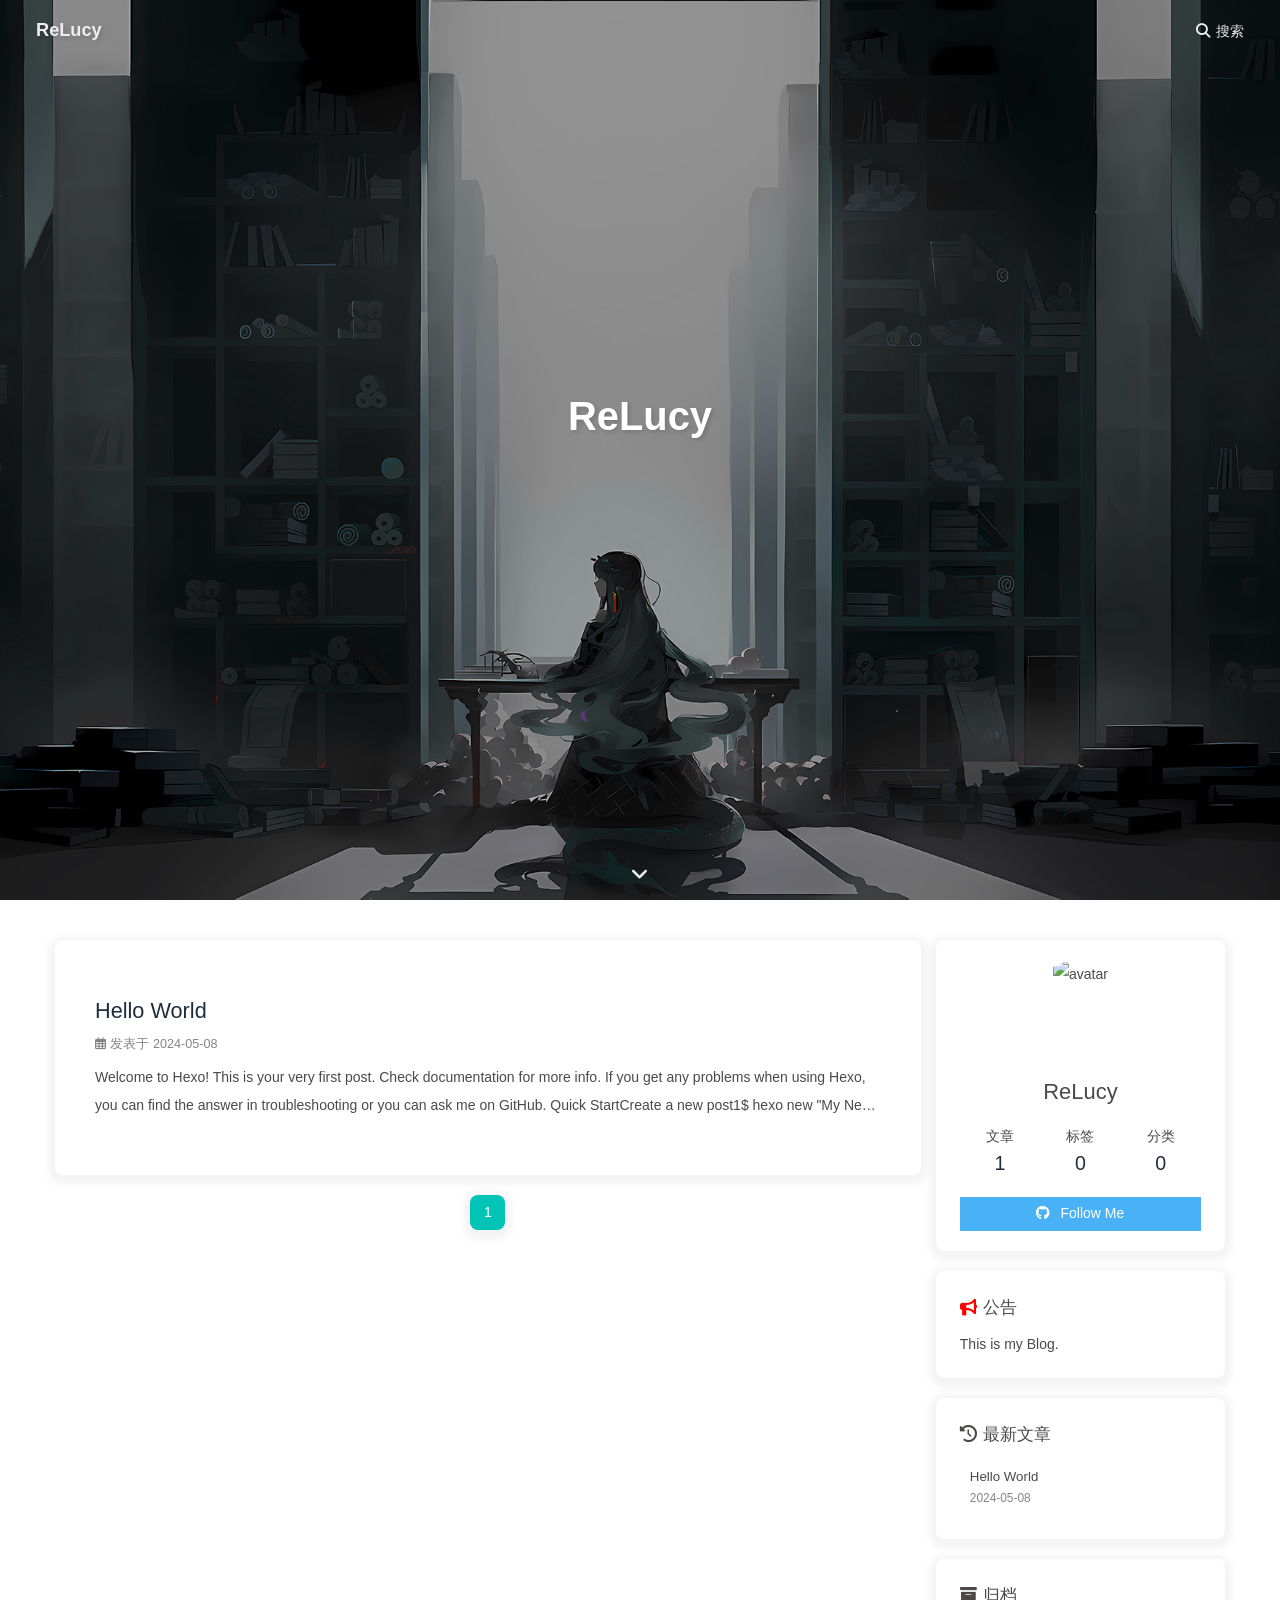
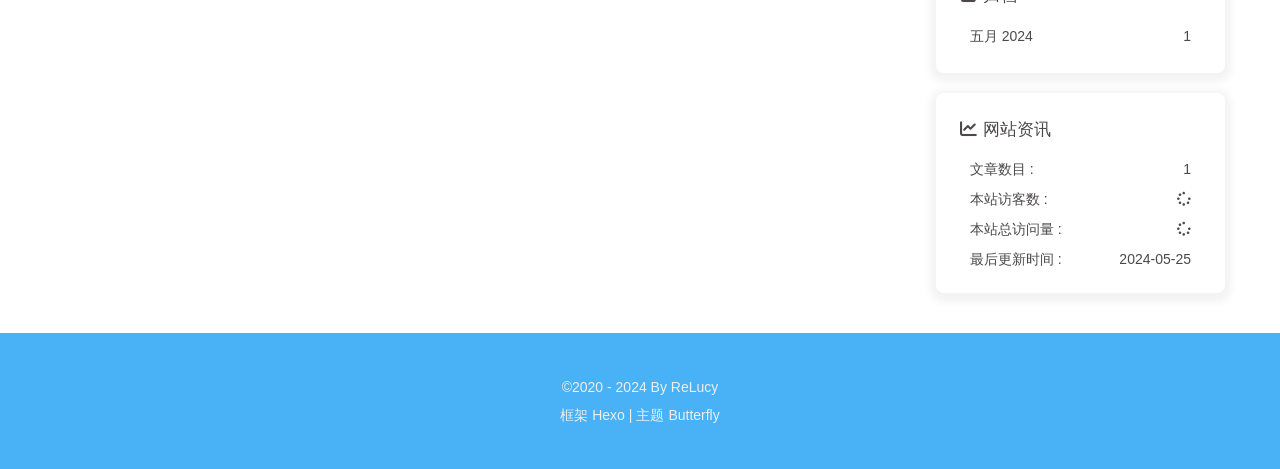
==== commit e39034b2: "Site updated: 2024-05-25 18:25:48" ====
--- a/index.html
+++ b/index.html
@@ -51,7 +51,7 @@
   isHome: true,
   isHighlightShrink: false,
   isToc: false,
-  postUpdate: '2024-05-21 16:25:47'
+  postUpdate: '2024-05-25 18:25:46'
 }</script><script>(win=>{
       win.saveToLocal = {
         set: (key, value, ttl) => {
@@ -161,4 +161,4 @@
 Deploy to remote sites1$ hexo deploy
 
 More info: Deployment
-</div></div></div><nav id="pagination"><div class="pagination"><span class="page-number current">1</span></div></nav></div><div class="aside-content" id="aside-content"><div class="card-widget card-info"><div class="is-center"><div class="avatar-img"><img src="https://i.loli.net/2021/02/24/5O1day2nriDzjSu.png" onerror="this.onerror=null;this.src='/img/friend_404.gif'" alt="avatar"/></div><div class="author-info__name">ReLucy</div><div class="author-info__description"></div></div><div class="card-info-data site-data is-center"><a href="/archives/"><div class="headline">文章</div><div class="length-num">1</div></a><a href="/tags/"><div class="headline">标签</div><div class="length-num">0</div></a><a href="/categories/"><div class="headline">分类</div><div class="length-num">0</div></a></div><a id="card-info-btn" target="_blank" rel="noopener" href="https://github.com/xxxxxx"><i class="fab fa-github"></i><span>Follow Me</span></a></div><div class="card-widget card-announcement"><div class="item-headline"><i class="fas fa-bullhorn fa-shake"></i><span>公告</span></div><div class="announcement_content">This is my Blog</div></div><div class="sticky_layout"><div class="card-widget card-recent-post"><div class="item-headline"><i class="fas fa-history"></i><span>最新文章</span></div><div class="aside-list"><div class="aside-list-item no-cover"><div class="content"><a class="title" href="/2024/05/08/hello-world/" title="Hello World">Hello World</a><time datetime="2024-05-08T15:45:41.637Z" title="发表于 2024-05-08 23:45:41">2024-05-08</time></div></div></div></div><div class="card-widget card-archives"><div class="item-headline"><i class="fas fa-archive"></i><span>归档</span></div><ul class="card-archive-list"><li class="card-archive-list-item"><a class="card-archive-list-link" href="/archives/2024/05/"><span class="card-archive-list-date">五月 2024</span><span class="card-archive-list-count">1</span></a></li></ul></div><div class="card-widget card-webinfo"><div class="item-headline"><i class="fas fa-chart-line"></i><span>网站资讯</span></div><div class="webinfo"><div class="webinfo-item"><div class="item-name">文章数目 :</div><div class="item-count">1</div></div><div class="webinfo-item"><div class="item-name">本站访客数 :</div><div class="item-count" id="busuanzi_value_site_uv"><i class="fa-solid fa-spinner fa-spin"></i></div></div><div class="webinfo-item"><div class="item-name">本站总访问量 :</div><div class="item-count" id="busuanzi_value_site_pv"><i class="fa-solid fa-spinner fa-spin"></i></div></div><div class="webinfo-item"><div class="item-name">最后更新时间 :</div><div class="item-count" id="last-push-date" data-lastPushDate="2024-05-21T08:25:47.767Z"><i class="fa-solid fa-spinner fa-spin"></i></div></div></div></div></div></div></main><footer id="footer"><div id="footer-wrap"><div class="copyright">&copy;2020 - 2024 By ReLucy</div><div class="framework-info"><span>框架 </span><a target="_blank" rel="noopener" href="https://hexo.io">Hexo</a><span class="footer-separator">|</span><span>主题 </span><a target="_blank" rel="noopener" href="https://github.com/jerryc127/hexo-theme-butterfly">Butterfly</a></div></div></footer></div><div id="rightside"><div id="rightside-config-hide"><button id="darkmode" type="button" title="浅色和深色模式转换"><i class="fas fa-adjust"></i></button><button id="hide-aside-btn" type="button" title="单栏和双栏切换"><i class="fas fa-arrows-alt-h"></i></button></div><div id="rightside-config-show"><button id="rightside-config" type="button" title="设置"><i class="fas fa-cog fa-spin"></i></button><button id="go-up" type="button" title="回到顶部"><span class="scroll-percent"></span><i class="fas fa-arrow-up"></i></button></div></div><div><script src="/js/utils.js?v=4.13.0"></script><script src="/js/main.js?v=4.13.0"></script><script src="https://cdn.jsdelivr.net/npm/@fancyapps/ui@5.0.33/dist/fancybox/fancybox.umd.min.js"></script><div class="js-pjax"></div><script async data-pjax src="//busuanzi.ibruce.info/busuanzi/2.3/busuanzi.pure.mini.js"></script><div id="local-search"><div class="search-dialog"><nav class="search-nav"><span class="search-dialog-title">搜索</span><span id="loading-status"></span><button class="search-close-button"><i class="fas fa-times"></i></button></nav><div class="is-center" id="loading-database"><i class="fas fa-spinner fa-pulse"></i><span>  数据库加载中</span></div><div class="search-wrap"><div id="local-search-input"><div class="local-search-box"><input class="local-search-box--input" placeholder="搜索文章" type="text"/></div></div><hr/><div id="local-search-results"></div><div id="local-search-stats-wrap"></div></div></div><div id="search-mask"></div><script src="/js/search/local-search.js?v=4.13.0"></script></div></div></body></html>+</div></div></div><nav id="pagination"><div class="pagination"><span class="page-number current">1</span></div></nav></div><div class="aside-content" id="aside-content"><div class="card-widget card-info"><div class="is-center"><div class="avatar-img"><img src="https://i.loli.net/2021/02/24/5O1day2nriDzjSu.png" onerror="this.onerror=null;this.src='/img/friend_404.gif'" alt="avatar"/></div><div class="author-info__name">ReLucy</div><div class="author-info__description"></div></div><div class="card-info-data site-data is-center"><a href="/archives/"><div class="headline">文章</div><div class="length-num">1</div></a><a href="/tags/"><div class="headline">标签</div><div class="length-num">0</div></a><a href="/categories/"><div class="headline">分类</div><div class="length-num">0</div></a></div><a id="card-info-btn" target="_blank" rel="noopener" href="https://github.com/xxxxxx"><i class="fab fa-github"></i><span>Follow Me</span></a></div><div class="card-widget card-announcement"><div class="item-headline"><i class="fas fa-bullhorn fa-shake"></i><span>公告</span></div><div class="announcement_content">This is my Blog.</div></div><div class="sticky_layout"><div class="card-widget card-recent-post"><div class="item-headline"><i class="fas fa-history"></i><span>最新文章</span></div><div class="aside-list"><div class="aside-list-item no-cover"><div class="content"><a class="title" href="/2024/05/08/hello-world/" title="Hello World">Hello World</a><time datetime="2024-05-08T15:45:41.637Z" title="发表于 2024-05-08 23:45:41">2024-05-08</time></div></div></div></div><div class="card-widget card-archives"><div class="item-headline"><i class="fas fa-archive"></i><span>归档</span></div><ul class="card-archive-list"><li class="card-archive-list-item"><a class="card-archive-list-link" href="/archives/2024/05/"><span class="card-archive-list-date">五月 2024</span><span class="card-archive-list-count">1</span></a></li></ul></div><div class="card-widget card-webinfo"><div class="item-headline"><i class="fas fa-chart-line"></i><span>网站资讯</span></div><div class="webinfo"><div class="webinfo-item"><div class="item-name">文章数目 :</div><div class="item-count">1</div></div><div class="webinfo-item"><div class="item-name">本站访客数 :</div><div class="item-count" id="busuanzi_value_site_uv"><i class="fa-solid fa-spinner fa-spin"></i></div></div><div class="webinfo-item"><div class="item-name">本站总访问量 :</div><div class="item-count" id="busuanzi_value_site_pv"><i class="fa-solid fa-spinner fa-spin"></i></div></div><div class="webinfo-item"><div class="item-name">最后更新时间 :</div><div class="item-count" id="last-push-date" data-lastPushDate="2024-05-25T10:25:46.470Z"><i class="fa-solid fa-spinner fa-spin"></i></div></div></div></div></div></div></main><footer id="footer"><div id="footer-wrap"><div class="copyright">&copy;2020 - 2024 By ReLucy</div><div class="framework-info"><span>框架 </span><a target="_blank" rel="noopener" href="https://hexo.io">Hexo</a><span class="footer-separator">|</span><span>主题 </span><a target="_blank" rel="noopener" href="https://github.com/jerryc127/hexo-theme-butterfly">Butterfly</a></div></div></footer></div><div id="rightside"><div id="rightside-config-hide"><button id="darkmode" type="button" title="浅色和深色模式转换"><i class="fas fa-adjust"></i></button><button id="hide-aside-btn" type="button" title="单栏和双栏切换"><i class="fas fa-arrows-alt-h"></i></button></div><div id="rightside-config-show"><button id="rightside-config" type="button" title="设置"><i class="fas fa-cog fa-spin"></i></button><button id="go-up" type="button" title="回到顶部"><span class="scroll-percent"></span><i class="fas fa-arrow-up"></i></button></div></div><div><script src="/js/utils.js?v=4.13.0"></script><script src="/js/main.js?v=4.13.0"></script><script src="https://cdn.jsdelivr.net/npm/@fancyapps/ui@5.0.33/dist/fancybox/fancybox.umd.min.js"></script><div class="js-pjax"></div><script async data-pjax src="//busuanzi.ibruce.info/busuanzi/2.3/busuanzi.pure.mini.js"></script><div id="local-search"><div class="search-dialog"><nav class="search-nav"><span class="search-dialog-title">搜索</span><span id="loading-status"></span><button class="search-close-button"><i class="fas fa-times"></i></button></nav><div class="is-center" id="loading-database"><i class="fas fa-spinner fa-pulse"></i><span>  数据库加载中</span></div><div class="search-wrap"><div id="local-search-input"><div class="local-search-box"><input class="local-search-box--input" placeholder="搜索文章" type="text"/></div></div><hr/><div id="local-search-results"></div><div id="local-search-stats-wrap"></div></div></div><div id="search-mask"></div><script src="/js/search/local-search.js?v=4.13.0"></script></div></div></body></html>
